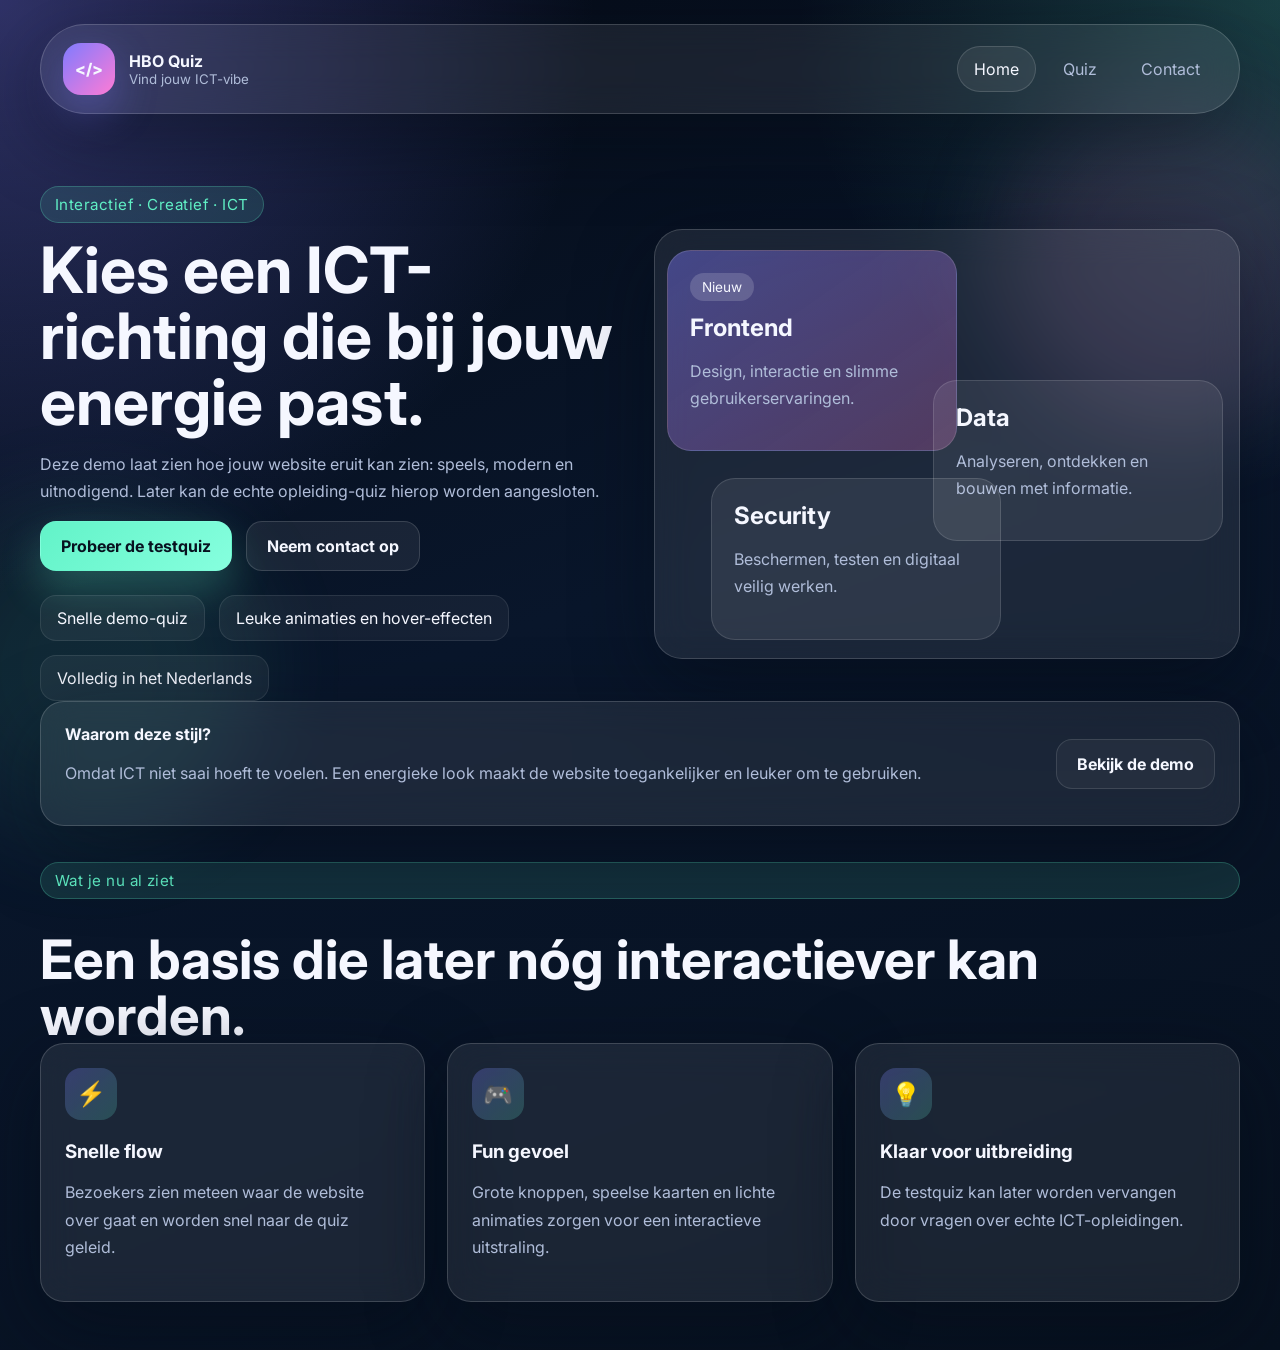
==== index.html @ 226192d7 "Create interactive Dutch quiz demo website" ====
<!DOCTYPE html>
<html lang="nl">
  <head>
    <meta charset="UTF-8" />
    <meta name="viewport" content="width=device-width, initial-scale=1.0" />
    <title>HBO Quiz | Ontdek jouw ICT-match</title>
    <meta
      name="description"
      content="Een speelse demo-website voor een interactieve ICT-quiz met home, quiz en contactpagina."
    />
    <link rel="preconnect" href="https://fonts.googleapis.com" />
    <link rel="preconnect" href="https://fonts.gstatic.com" crossorigin />
    <link
      href="https://fonts.googleapis.com/css2?family=Inter:wght@400;500;600;700;800&display=swap"
      rel="stylesheet"
    />
    <link rel="stylesheet" href="style.css" />
  </head>
  <body data-page="home">
    <div class="page-shell">
      <header class="site-header glass-panel">
        <a class="brand" href="index.html">
          <span class="brand-mark">&lt;/&gt;</span>
          <span>
            <strong>HBO Quiz</strong>
            <small>Vind jouw ICT-vibe</small>
          </span>
        </a>

        <button class="menu-toggle" type="button" aria-label="Open menu">
          <span></span>
          <span></span>
          <span></span>
        </button>

        <nav class="site-nav">
          <a class="active" href="index.html">Home</a>
          <a href="quiz.html">Quiz</a>
          <a href="contact.html">Contact</a>
        </nav>
      </header>

      <main>
        <section class="hero section-grid">
          <div class="hero-copy">
            <span class="eyebrow">Interactief · Creatief · ICT</span>
            <h1>Kies een ICT-richting die bij jouw energie past.</h1>
            <p>
              Deze demo laat zien hoe jouw website eruit kan zien: speels,
              modern en uitnodigend. Later kan de echte opleiding-quiz hierop
              worden aangesloten.
            </p>
            <div class="hero-actions">
              <a class="button button-primary" href="quiz.html">Probeer de testquiz</a>
              <a class="button button-secondary" href="contact.html">Neem contact op</a>
            </div>
            <ul class="hero-points">
              <li>Snelle demo-quiz</li>
              <li>Leuke animaties en hover-effecten</li>
              <li>Volledig in het Nederlands</li>
            </ul>
          </div>

          <div class="hero-visual glass-panel floating-card-stack">
            <div class="floating-card accent-card card-1">
              <span class="chip">Nieuw</span>
              <h2>Frontend</h2>
              <p>Design, interactie en slimme gebruikerservaringen.</p>
            </div>
            <div class="floating-card card-2">
              <h2>Data</h2>
              <p>Analyseren, ontdekken en bouwen met informatie.</p>
            </div>
            <div class="floating-card card-3">
              <h2>Security</h2>
              <p>Beschermen, testen en digitaal veilig werken.</p>
            </div>
          </div>
        </section>

        <section class="info-strip glass-panel">
          <div>
            <strong>Waarom deze stijl?</strong>
            <p>
              Omdat ICT niet saai hoeft te voelen. Een energieke look maakt de
              website toegankelijker en leuker om te gebruiken.
            </p>
          </div>
          <a class="button button-tertiary" href="quiz.html">Bekijk de demo</a>
        </section>

        <section class="section">
          <div class="section-heading">
            <span class="eyebrow">Wat je nu al ziet</span>
            <h2>Een basis die later nóg interactiever kan worden.</h2>
          </div>

          <div class="feature-grid">
            <article class="feature-card glass-panel">
              <div class="feature-icon">⚡</div>
              <h3>Snelle flow</h3>
              <p>
                Bezoekers zien meteen waar de website over gaat en worden snel
                naar de quiz geleid.
              </p>
            </article>
            <article class="feature-card glass-panel">
              <div class="feature-icon">🎮</div>
              <h3>Fun gevoel</h3>
              <p>
                Grote knoppen, speelse kaarten en lichte animaties zorgen voor
                een interactieve uitstraling.
              </p>
            </article>
            <article class="feature-card glass-panel">
              <div class="feature-icon">💡</div>
              <h3>Klaar voor uitbreiding</h3>
              <p>
                De testquiz kan later worden vervangen door vragen over echte
                ICT-opleidingen.
              </p>
            </article>
          </div>
        </section>
      </main>
    </div>

    <script src="script.js"></script>
  </body>
</html>
---- style.css ----
:root {
  --bg: #07111f;
  --bg-secondary: rgba(9, 18, 37, 0.75);
  --panel: rgba(255, 255, 255, 0.08);
  --panel-border: rgba(255, 255, 255, 0.16);
  --text: #f5f7ff;
  --muted: #b0bdd9;
  --accent: #62f3c8;
  --accent-strong: #7f7bff;
  --accent-warm: #ff7bd5;
  --shadow: 0 24px 80px rgba(5, 10, 22, 0.45);
  --radius-xl: 28px;
  --radius-lg: 20px;
  --radius-md: 14px;
}

* {
  box-sizing: border-box;
}

html {
  scroll-behavior: smooth;
}

body {
  margin: 0;
  min-height: 100vh;
  font-family: 'Inter', sans-serif;
  color: var(--text);
  background:
    radial-gradient(circle at top left, rgba(127, 123, 255, 0.35), transparent 32%),
    radial-gradient(circle at top right, rgba(98, 243, 200, 0.2), transparent 26%),
    linear-gradient(160deg, #050b16 0%, #09162b 45%, #07111f 100%);
}

body::before,
body::after {
  content: '';
  position: fixed;
  inset: auto;
  width: 340px;
  height: 340px;
  border-radius: 50%;
  filter: blur(50px);
  opacity: 0.34;
  z-index: -1;
}

body::before {
  top: 90px;
  right: -60px;
  background: rgba(255, 123, 213, 0.35);
}

body::after {
  bottom: 60px;
  left: -80px;
  background: rgba(98, 243, 200, 0.28);
}

.page-shell {
  width: min(1200px, calc(100% - 32px));
  margin: 0 auto;
  padding: 24px 0 48px;
}

.glass-panel {
  background: var(--panel);
  border: 1px solid var(--panel-border);
  backdrop-filter: blur(18px);
  box-shadow: var(--shadow);
}

.site-header {
  display: flex;
  align-items: center;
  justify-content: space-between;
  gap: 24px;
  padding: 18px 22px;
  border-radius: 999px;
  position: sticky;
  top: 16px;
  z-index: 10;
}

.brand {
  display: inline-flex;
  align-items: center;
  gap: 14px;
  color: var(--text);
  text-decoration: none;
}

.brand strong,
.brand small {
  display: block;
}

.brand small {
  color: var(--muted);
}

.brand-mark {
  width: 52px;
  height: 52px;
  display: grid;
  place-items: center;
  border-radius: 18px;
  background: linear-gradient(135deg, var(--accent-strong), var(--accent-warm));
  font-weight: 800;
  box-shadow: 0 16px 40px rgba(127, 123, 255, 0.35);
}

.site-nav {
  display: flex;
  align-items: center;
  gap: 10px;
}

.site-nav a,
.button {
  transition: transform 180ms ease, box-shadow 180ms ease, background 180ms ease, border-color 180ms ease;
}

.site-nav a {
  color: var(--muted);
  text-decoration: none;
  padding: 12px 16px;
  border-radius: 999px;
  border: 1px solid transparent;
}

.site-nav a:hover,
.site-nav a.active {
  color: var(--text);
  border-color: rgba(255, 255, 255, 0.14);
  background: rgba(255, 255, 255, 0.07);
}

.menu-toggle {
  display: none;
  flex-direction: column;
  gap: 4px;
  background: transparent;
  border: 0;
  padding: 0;
}

.menu-toggle span {
  width: 24px;
  height: 2px;
  background: var(--text);
  border-radius: 999px;
}

main {
  padding-top: 36px;
}

.section,
.section-grid {
  margin-top: 36px;
}

.section-grid {
  display: grid;
  grid-template-columns: repeat(2, minmax(0, 1fr));
  gap: 28px;
  align-items: center;
}

.hero-copy h1,
.section-heading h1,
.section-heading h2 {
  margin: 0;
  font-size: clamp(2.3rem, 5vw, 4.7rem);
  line-height: 1.03;
}

.section-heading h2 {
  font-size: clamp(2rem, 4.5vw, 3.4rem);
}

.hero-copy p,
.section-heading p,
.info-strip p,
.feature-card p,
.contact-form label,
.quiz-footer p,
.floating-card p {
  color: var(--muted);
  line-height: 1.7;
}

.eyebrow {
  display: inline-flex;
  margin-bottom: 14px;
  padding: 8px 14px;
  border-radius: 999px;
  background: rgba(98, 243, 200, 0.12);
  color: var(--accent);
  border: 1px solid rgba(98, 243, 200, 0.25);
  font-size: 0.95rem;
  letter-spacing: 0.03em;
}

.hero-actions,
.hero-points,
.contact-highlights {
  display: flex;
  gap: 14px;
  flex-wrap: wrap;
}

.hero-points {
  list-style: none;
  padding: 0;
  margin: 24px 0 0;
}

.hero-points li,
.status-pill,
.mini-card,
.form-note {
  padding: 12px 16px;
  border-radius: 16px;
  background: rgba(255, 255, 255, 0.05);
  border: 1px solid rgba(255, 255, 255, 0.09);
}

.button {
  display: inline-flex;
  align-items: center;
  justify-content: center;
  gap: 10px;
  padding: 14px 20px;
  border-radius: 16px;
  border: 1px solid transparent;
  font-weight: 700;
  text-decoration: none;
  cursor: pointer;
}

.button:hover,
.answer-button:hover,
.feature-card:hover,
.floating-card:hover,
.mini-card:hover,
.quiz-card:hover,
.contact-card:hover {
  transform: translateY(-3px);
}

.button-primary {
  background: linear-gradient(135deg, var(--accent), #86ffde);
  color: #07111f;
  box-shadow: 0 18px 40px rgba(98, 243, 200, 0.24);
}

.button-secondary {
  background: rgba(255, 255, 255, 0.07);
  border-color: rgba(255, 255, 255, 0.14);
  color: var(--text);
}

.button-tertiary {
  color: var(--text);
  border-color: rgba(255, 255, 255, 0.12);
  background: rgba(255, 255, 255, 0.04);
}

.hero-visual,
.quiz-card,
.contact-card {
  border-radius: var(--radius-xl);
  padding: 28px;
}

.floating-card-stack {
  position: relative;
  min-height: 430px;
  overflow: hidden;
}

.floating-card {
  position: absolute;
  width: min(290px, 100%);
  padding: 22px;
  border-radius: 24px;
  background: rgba(255, 255, 255, 0.08);
  border: 1px solid rgba(255, 255, 255, 0.13);
}

.floating-card h2,
.feature-card h3,
.quiz-progress h2 {
  margin: 0 0 10px;
}

.accent-card {
  background: linear-gradient(145deg, rgba(127, 123, 255, 0.42), rgba(255, 123, 213, 0.24));
}

.card-1 {
  top: 20px;
  left: 12px;
}

.card-2 {
  top: 150px;
  right: 16px;
}

.card-3 {
  bottom: 18px;
  left: 56px;
}

.chip {
  display: inline-flex;
  margin-bottom: 12px;
  padding: 6px 12px;
  border-radius: 999px;
  background: rgba(255, 255, 255, 0.16);
  font-size: 0.85rem;
}

.info-strip {
  display: flex;
  align-items: center;
  justify-content: space-between;
  gap: 20px;
  padding: 22px 24px;
  border-radius: 24px;
}

.feature-grid {
  display: grid;
  grid-template-columns: repeat(3, minmax(0, 1fr));
  gap: 22px;
}

.feature-card {
  border-radius: 24px;
  padding: 24px;
}

.feature-icon {
  display: grid;
  place-items: center;
  width: 52px;
  height: 52px;
  border-radius: 16px;
  background: linear-gradient(135deg, rgba(127, 123, 255, 0.28), rgba(98, 243, 200, 0.2));
  font-size: 1.5rem;
  margin-bottom: 20px;
}

.quiz-layout,
.contact-layout {
  align-items: start;
}

.quiz-intro,
.section-heading {
  display: flex;
  flex-direction: column;
  gap: 18px;
}

.quiz-progress {
  display: grid;
  gap: 18px;
}

.quiz-progress-label {
  margin: 0;
  color: var(--accent);
  font-weight: 700;
}

.progress-bar {
  width: 100%;
  height: 14px;
  border-radius: 999px;
  background: rgba(255, 255, 255, 0.08);
  overflow: hidden;
}

.progress-bar span {
  display: block;
  height: 100%;
  width: 33.333%;
  border-radius: inherit;
  background: linear-gradient(90deg, var(--accent), var(--accent-strong));
  transition: width 250ms ease;
}

.answer-grid {
  display: grid;
  grid-template-columns: repeat(3, minmax(0, 1fr));
  gap: 14px;
  margin: 28px 0;
}

.answer-button {
  padding: 18px 16px;
  border-radius: 18px;
  border: 1px solid rgba(255, 255, 255, 0.13);
  background: rgba(255, 255, 255, 0.05);
  color: var(--text);
  font-size: 1rem;
  font-weight: 700;
  cursor: pointer;
  transition: transform 180ms ease, border-color 180ms ease, background 180ms ease;
}

.answer-button.is-selected {
  border-color: rgba(98, 243, 200, 0.7);
  background: rgba(98, 243, 200, 0.14);
  box-shadow: 0 12px 30px rgba(98, 243, 200, 0.16);
}

.quiz-footer {
  display: flex;
  align-items: center;
  justify-content: space-between;
  gap: 16px;
  flex-wrap: wrap;
}

.status-pill {
  display: inline-flex;
  align-items: center;
  gap: 10px;
  width: fit-content;
}

.status-dot {
  width: 10px;
  height: 10px;
  border-radius: 50%;
  background: var(--accent);
  box-shadow: 0 0 0 8px rgba(98, 243, 200, 0.15);
}

.contact-highlights {
  margin-top: 10px;
}

.mini-card {
  display: flex;
  flex-direction: column;
  gap: 8px;
}

.contact-form {
  display: grid;
  gap: 16px;
}

.contact-form label {
  display: grid;
  gap: 10px;
  font-weight: 600;
  color: var(--text);
}

.contact-form input,
.contact-form textarea {
  width: 100%;
  padding: 16px;
  border-radius: 16px;
  border: 1px solid rgba(255, 255, 255, 0.11);
  background: rgba(8, 14, 30, 0.72);
  color: var(--text);
  font: inherit;
}

.contact-form input:focus,
.contact-form textarea:focus {
  outline: 2px solid rgba(98, 243, 200, 0.45);
  border-color: transparent;
}

.form-note {
  margin: 0;
  color: var(--muted);
}

@media (max-width: 920px) {
  .section-grid,
  .feature-grid,
  .answer-grid {
    grid-template-columns: 1fr;
  }

  .floating-card-stack {
    min-height: 520px;
  }

  .info-strip,
  .quiz-footer {
    flex-direction: column;
    align-items: start;
  }
}

@media (max-width: 720px) {
  .page-shell {
    width: min(100% - 20px, 1200px);
  }

  .site-header {
    border-radius: 28px;
    padding: 18px;
    align-items: start;
    flex-wrap: wrap;
  }

  .menu-toggle {
    display: inline-flex;
    margin-left: auto;
  }

  .site-nav {
    display: none;
    width: 100%;
    flex-direction: column;
    align-items: stretch;
    padding-top: 8px;
  }

  .site-header.menu-open .site-nav {
    display: flex;
  }

  .site-nav a {
    text-align: center;
  }

  .hero-visual,
  .quiz-card,
  .contact-card {
    padding: 22px;
  }

  .floating-card {
    position: relative;
    width: 100%;
    inset: auto;
    margin-bottom: 16px;
  }

  .floating-card-stack {
    min-height: 0;
  }
}
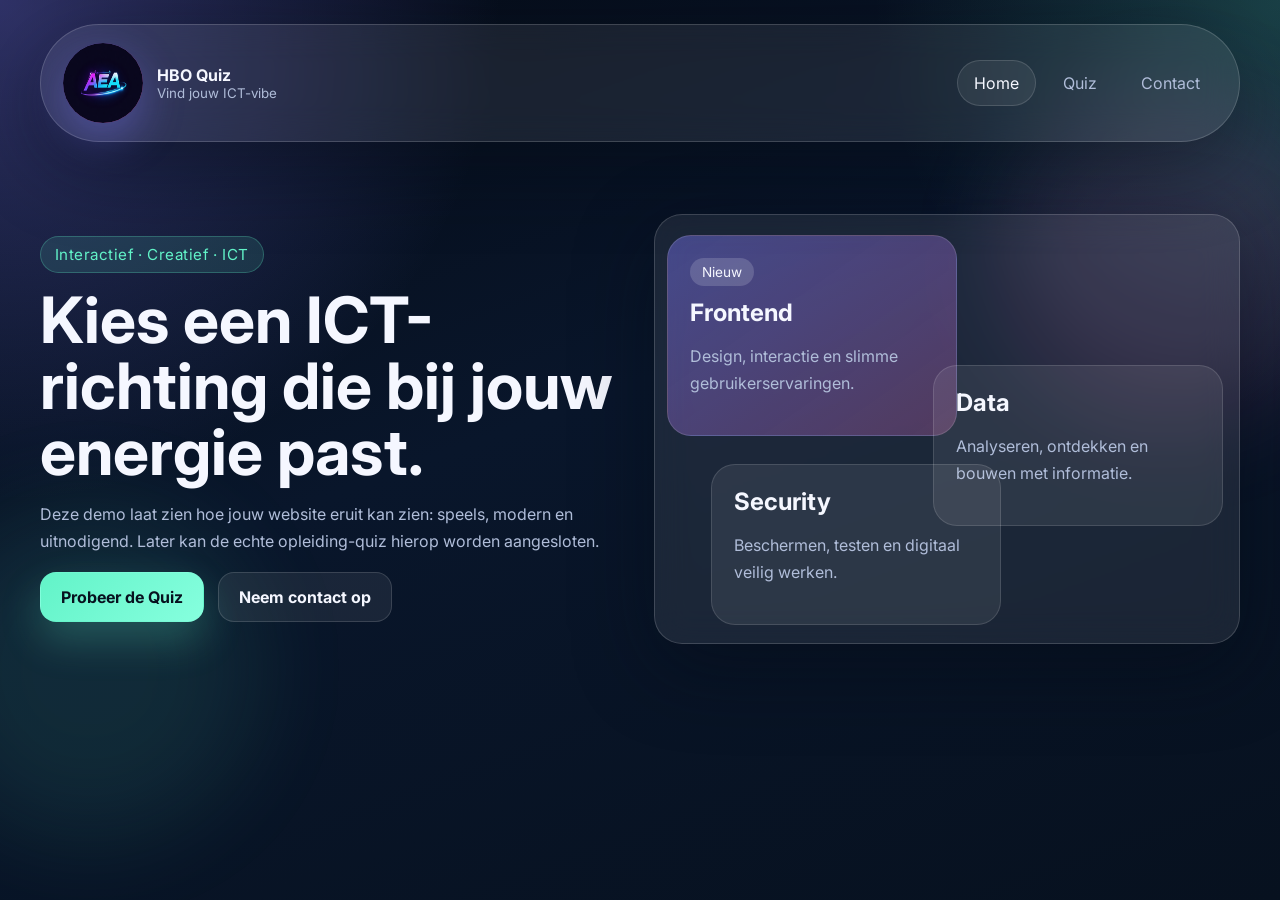
==== commit b7b8ad36: "logo toegevoegd" ====
--- a/index.html
+++ b/index.html
@@ -1,130 +1,83 @@
 <!DOCTYPE html>
 <html lang="nl">
-  <head>
-    <meta charset="UTF-8" />
-    <meta name="viewport" content="width=device-width, initial-scale=1.0" />
-    <title>HBO Quiz | Ontdek jouw ICT-match</title>
-    <meta
-      name="description"
-      content="Een speelse demo-website voor een interactieve ICT-quiz met home, quiz en contactpagina."
-    />
-    <link rel="preconnect" href="https://fonts.googleapis.com" />
-    <link rel="preconnect" href="https://fonts.gstatic.com" crossorigin />
-    <link
-      href="https://fonts.googleapis.com/css2?family=Inter:wght@400;500;600;700;800&display=swap"
-      rel="stylesheet"
-    />
-    <link rel="stylesheet" href="style.css" />
-  </head>
-  <body data-page="home">
-    <div class="page-shell">
-      <header class="site-header glass-panel">
-        <a class="brand" href="index.html">
-          <span class="brand-mark">&lt;/&gt;</span>
-          <span>
-            <strong>HBO Quiz</strong>
-            <small>Vind jouw ICT-vibe</small>
-          </span>
-        </a>
 
-        <button class="menu-toggle" type="button" aria-label="Open menu">
-          <span></span>
-          <span></span>
-          <span></span>
-        </button>
+<head>
+  <meta charset="UTF-8" />
+  <meta name="viewport" content="width=device-width, initial-scale=1.0" />
+  <title>HBO Quiz | Ontdek jouw ICT-match</title>
+  <meta name="description"
+    content="Een speelse demo-website voor een interactieve ICT-quiz met home, quiz en contactpagina." />
+  <link rel="preconnect" href="https://fonts.googleapis.com" />
+  <link rel="preconnect" href="https://fonts.gstatic.com" crossorigin />
+  <link href="https://fonts.googleapis.com/css2?family=Inter:wght@400;500;600;700;800&display=swap" rel="stylesheet" />
+  <link rel="stylesheet" href="style.css" />
+</head>
 
-        <nav class="site-nav">
-          <a class="active" href="index.html">Home</a>
-          <a href="quiz.html">Quiz</a>
-          <a href="contact.html">Contact</a>
-        </nav>
-      </header>
+<body data-page="home">
+  <div class="page-shell">
+    <header class="site-header glass-panel">
+      <a class="brand" href="index.html">
+        
+        <img src="img/logo.png" class="brand-mark" alt="" style="width: 80px; height: 80px; border-radius: 50%;">
+        
 
-      <main>
-        <section class="hero section-grid">
-          <div class="hero-copy">
-            <span class="eyebrow">Interactief · Creatief · ICT</span>
-            <h1>Kies een ICT-richting die bij jouw energie past.</h1>
-            <p>
-              Deze demo laat zien hoe jouw website eruit kan zien: speels,
-              modern en uitnodigend. Later kan de echte opleiding-quiz hierop
-              worden aangesloten.
-            </p>
-            <div class="hero-actions">
-              <a class="button button-primary" href="quiz.html">Probeer de testquiz</a>
-              <a class="button button-secondary" href="contact.html">Neem contact op</a>
-            </div>
-            <ul class="hero-points">
-              <li>Snelle demo-quiz</li>
-              <li>Leuke animaties en hover-effecten</li>
-              <li>Volledig in het Nederlands</li>
-            </ul>
+        <span>
+          <strong>HBO Quiz</strong>
+          <small>Vind jouw ICT-vibe</small>
+        </span>
+      </a>
+
+      <button class="menu-toggle" type="button" aria-label="Open menu">
+        <span></span>
+        <span></span>
+        <span></span>
+      </button>
+
+      <nav class="site-nav">
+        <a class="active" href="index.html">Home</a>
+        <a href="quiz.html">Quiz</a>
+        <a href="contact.html">Contact</a>
+      </nav>
+    </header>
+
+    <main>
+      <section class="hero section-grid">
+        <div class="hero-copy">
+          <span class="eyebrow">Interactief · Creatief · ICT</span>
+          <h1>Kies een ICT-richting die bij jouw energie past.</h1>
+          <p>
+            Deze demo laat zien hoe jouw website eruit kan zien: speels,
+            modern en uitnodigend. Later kan de echte opleiding-quiz hierop
+            worden aangesloten.
+          </p>
+          <div class="hero-actions">
+            <a class="button button-primary" href="quiz.html">Probeer de Quiz</a>
+            <a class="button button-secondary" href="contact.html">Neem contact op</a>
           </div>
+         
+         
+        </div>
 
-          <div class="hero-visual glass-panel floating-card-stack">
-            <div class="floating-card accent-card card-1">
-              <span class="chip">Nieuw</span>
-              <h2>Frontend</h2>
-              <p>Design, interactie en slimme gebruikerservaringen.</p>
-            </div>
-            <div class="floating-card card-2">
-              <h2>Data</h2>
-              <p>Analyseren, ontdekken en bouwen met informatie.</p>
-            </div>
-            <div class="floating-card card-3">
-              <h2>Security</h2>
-              <p>Beschermen, testen en digitaal veilig werken.</p>
-            </div>
+        <div class="hero-visual glass-panel floating-card-stack">
+          <div class="floating-card accent-card card-1">
+            <span class="chip">Nieuw</span>
+            <h2>Frontend</h2>
+            <p>Design, interactie en slimme gebruikerservaringen.</p>
           </div>
-        </section>
+          <div class="floating-card card-2">
+            <h2>Data</h2>
+            <p>Analyseren, ontdekken en bouwen met informatie.</p>
+          </div>
+          <div class="floating-card card-3">
+            <h2>Security</h2>
+            <p>Beschermen, testen en digitaal veilig werken.</p>
+          </div>
+        </div>
+      </section>
 
-        <section class="info-strip glass-panel">
-          <div>
-            <strong>Waarom deze stijl?</strong>
-            <p>
-              Omdat ICT niet saai hoeft te voelen. Een energieke look maakt de
-              website toegankelijker en leuker om te gebruiken.
-            </p>
-          </div>
-          <a class="button button-tertiary" href="quiz.html">Bekijk de demo</a>
-        </section>
 
-        <section class="section">
-          <div class="section-heading">
-            <span class="eyebrow">Wat je nu al ziet</span>
-            <h2>Een basis die later nóg interactiever kan worden.</h2>
-          </div>
 
-          <div class="feature-grid">
-            <article class="feature-card glass-panel">
-              <div class="feature-icon">⚡</div>
-              <h3>Snelle flow</h3>
-              <p>
-                Bezoekers zien meteen waar de website over gaat en worden snel
-                naar de quiz geleid.
-              </p>
-            </article>
-            <article class="feature-card glass-panel">
-              <div class="feature-icon">🎮</div>
-              <h3>Fun gevoel</h3>
-              <p>
-                Grote knoppen, speelse kaarten en lichte animaties zorgen voor
-                een interactieve uitstraling.
-              </p>
-            </article>
-            <article class="feature-card glass-panel">
-              <div class="feature-icon">💡</div>
-              <h3>Klaar voor uitbreiding</h3>
-              <p>
-                De testquiz kan later worden vervangen door vragen over echte
-                ICT-opleidingen.
-              </p>
-            </article>
-          </div>
-        </section>
-      </main>
-    </div>
+  <script src="script.js"></script>
+</body>
 
-    <script src="script.js"></script>
-  </body>
-</html>
+</html>
--- a/style.css
+++ b/style.css
@@ -83,6 +83,7 @@
   z-index: 10;
 }
 
+
 .brand {
   display: inline-flex;
   align-items: center;
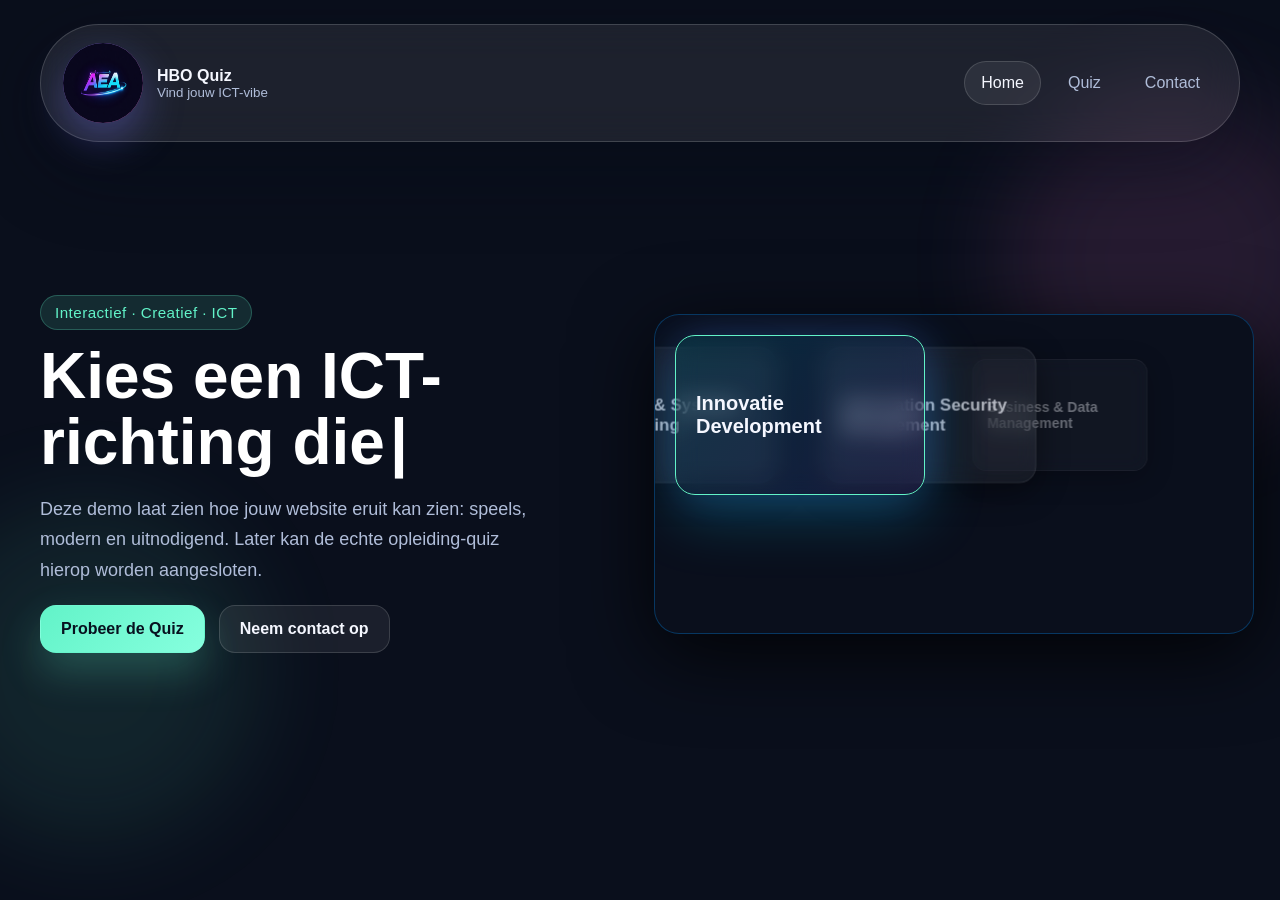
==== commit b1bf5036: "home page interactieve maken" ====
--- a/index.html
+++ b/index.html
@@ -17,9 +17,9 @@
   <div class="page-shell">
     <header class="site-header glass-panel">
       <a class="brand" href="index.html">
-        
+
         <img src="img/logo.png" class="brand-mark" alt="" style="width: 80px; height: 80px; border-radius: 50%;">
-        
+
 
         <span>
           <strong>HBO Quiz</strong>
@@ -43,41 +43,63 @@
     <main>
       <section class="hero section-grid">
         <div class="hero-copy">
-          <span class="eyebrow">Interactief · Creatief · ICT</span>
-          <h1>Kies een ICT-richting die bij jouw energie past.</h1>
-          <p>
+          <span class="eyebrow reveal">Interactief · Creatief · ICT</span>
+
+          <h1 class="title interactive-text">
+            <span>Kies</span>
+            <span>een</span>
+            <span class="highlight">ICT-richting</span>
+            <span>die</span>
+            <span>bij</span>
+            <span>jouw</span>
+            <span>energie</span>
+            <span>past.</span>
+          </h1>
+
+          <p class="reveal delay">
             Deze demo laat zien hoe jouw website eruit kan zien: speels,
             modern en uitnodigend. Later kan de echte opleiding-quiz hierop
             worden aangesloten.
           </p>
-          <div class="hero-actions">
-            <a class="button button-primary" href="quiz.html">Probeer de Quiz</a>
-            <a class="button button-secondary" href="contact.html">Neem contact op</a>
+
+          <div class="hero-actions reveal delay-2">
+            <a class="button button-primary">Probeer de Quiz</a>
+            <a class="button button-secondary">Neem contact op</a>
           </div>
-         
-         
         </div>
 
-        <div class="hero-visual glass-panel floating-card-stack">
-          <div class="floating-card accent-card card-1">
-            <span class="chip">Nieuw</span>
-            <h2>Frontend</h2>
-            <p>Design, interactie en slimme gebruikerservaringen.</p>
-          </div>
-          <div class="floating-card card-2">
-            <h2>Data</h2>
-            <p>Analyseren, ontdekken en bouwen met informatie.</p>
-          </div>
-          <div class="floating-card card-3">
-            <h2>Security</h2>
-            <p>Beschermen, testen en digitaal veilig werken.</p>
-          </div>
-        </div>
+   <div class="hero-box">
+  <div class="card-stack">
+
+    <div class="card active">
+      <span class="chip">Nieuw</span>
+      <h2>Software Engineering</h2>
+    </div>
+
+    <div class="card">
+      <h2>Network & Systems Engineering</h2>
+    </div>
+
+    <div class="card">
+      <h2>Innovatie Development</h2>
+    </div>
+
+    <div class="card">
+      <h2>Information Security Management</h2>
+    </div>
+
+    <div class="card">
+      <h2>Business & Data Management</h2>
+    </div>
+
+  </div>
+</div>
+
       </section>
 
 
 
-  <script src="script.js"></script>
+      <script src="script.js"></script>
 </body>
 
 </html>
--- a/style.css
+++ b/style.css
@@ -12,6 +12,7 @@
   --radius-xl: 28px;
   --radius-lg: 20px;
   --radius-md: 14px;
+  
 }
 
 * {
@@ -192,6 +193,169 @@
   color: var(--muted);
   line-height: 1.7;
 }
+.hero-copy {
+  max-width: 600px;
+  color: white;
+}
+
+/* EYEBROW GROTER */
+.eyebrow {
+  font-size: 16px;
+  letter-spacing: 3px;
+  color: #00bfff;
+}
+
+/* TITEL GROTER + INTERACTIEF */
+.title {
+  font-size: 52px;
+  margin: 20px 0;
+  line-height: 1.2;
+  transition: 0.3s;
+}
+
+/* HOVER EFFECT OP TITEL */
+.title:hover {
+  transform: translateY(-5px) scale(1.02);
+  text-shadow: 0 10px 40px rgba(0,150,255,0.4);
+}
+
+/* HIGHLIGHT */
+.highlight {
+  color: #00bfff;
+  position: relative;
+}
+
+/* PARAGRAAF GROTER */
+p {
+  font-size: 18px;
+  color: #cbd5e1;
+  line-height: 1.7;
+}
+
+/* BUTTONS */
+.button {
+  padding: 14px 24px;
+  font-size: 16px;
+  border-radius: 14px;
+  transition: 0.3s;
+}
+
+.hero-copy {
+  max-width: 500px;
+  color: white;
+}
+
+/* EYEBROW */
+.eyebrow {
+  font-size: 14px;
+  letter-spacing: 2px;
+  color: #00bfff;
+}
+
+/* TITEL */
+.title {
+  font-size: 42px;
+  margin: 15px 0;
+  line-height: 1.2;
+}
+
+/* HIGHLIGHT EFFECT */
+.highlight {
+  color: #00bfff;
+  position: relative;
+}
+
+.highlight::after {
+  content: "";
+  position: absolute;
+  left: 0;
+  bottom: -5px;
+  width: 100%;
+  height: 3px;
+  background: linear-gradient(90deg, #0096ff, transparent);
+  transform: scaleX(0);
+  transition: 0.4s;
+}
+
+.title:hover .highlight::after {
+  transform: scaleX(1);
+}
+
+/* PARAGRAAF */
+p {
+  color: #cbd5e1;
+  line-height: 1.6;
+}
+
+/* BUTTONS */
+.hero-actions {
+  margin-top: 20px;
+  display: flex;
+  gap: 15px;
+}
+
+.button {
+  padding: 12px 20px;
+  border-radius: 12px;
+  text-decoration: none;
+  transition: 0.3s;
+  font-weight: 500;
+}
+
+/* PRIMARY */
+.button-primary {
+  background: linear-gradient(135deg, #007bff, #00c6ff);
+  color: white;
+  box-shadow: 0 10px 30px rgba(0, 140, 255, 0.4);
+}
+
+.button-primary:hover {
+  transform: translateY(-3px) scale(1.05);
+}
+
+/* SECONDARY */
+.button-secondary {
+  border: 1px solid rgba(0, 150, 255, 0.5);
+  color: #00bfff;
+}
+
+.button-secondary:hover {
+  background: rgba(0,150,255,0.1);
+  transform: translateY(-3px);
+}
+
+/* REVEAL ANIMATIE */
+.reveal {
+  opacity: 0;
+  transform: translateY(20px);
+  animation: fadeUp 0.8s ease forwards;
+}
+
+.delay {
+  animation-delay: 0.3s;
+}
+
+.delay-2 {
+  animation-delay: 0.6s;
+}
+
+@keyframes fadeUp {
+  to {
+    opacity: 1;
+    transform: translateY(0);
+  }
+}
+
+.title::after {
+  content: "|";
+  margin-left: 5px;
+  animation: blink 1s infinite;
+}
+
+@keyframes blink {
+  0%, 50%, 100% { opacity: 1; }
+  25%, 75% { opacity: 0; }
+}
 
 .eyebrow {
   display: inline-flex;
@@ -557,3 +721,240 @@
     min-height: 0;
   }
 }
+
+body {
+  background: #0a0f1c;
+  font-family: 'Segoe UI', sans-serif;
+}
+
+.hero-visual {
+  display: flex;
+  justify-content: center;
+  align-items: center;
+  height: 100vh;
+}
+
+/* STACK */
+.card-stack {
+  position: relative;
+  width: 320px;
+  height: 200px;
+}
+
+/* CARD BASE */
+.card {
+  position: absolute;
+  width: 100%;
+  height: 100%;
+  padding: 20px;
+  border-radius: 20px;
+  cursor: pointer;
+
+  color: white;
+  background: rgba(15, 25, 50, 0.6);
+  backdrop-filter: blur(12px);
+
+  border: 1px solid rgba(0, 150, 255, 0.3);
+  box-shadow: 0 10px 40px rgba(0, 0, 0, 0.6);
+
+  transition: all 0.5s ease;
+}
+
+/* OVERLAY GLOW */
+.card::before {
+  content: "";
+  position: absolute;
+  inset: 0;
+  border-radius: 20px;
+  background: linear-gradient(120deg, transparent, rgba(0,150,255,0.2));
+  opacity: 0;
+  transition: 0.4s;
+}
+
+.card:hover::before {
+  opacity: 1;
+}
+
+/* STACK POSITIES */
+.card:nth-child(1) { transform: translateY(0) scale(1); z-index: 5; }
+.card:nth-child(2) { transform: translateY(10px) scale(0.95); z-index: 4; }
+.card:nth-child(3) { transform: translateY(20px) scale(0.9); z-index: 3; }
+.card:nth-child(4) { transform: translateY(30px) scale(0.85); z-index: 2; }
+.card:nth-child(5) { transform: translateY(40px) scale(0.8); z-index: 1; }
+
+/* GROTE BOX */
+.hero-box {
+  width: 380px;
+  height: 260px;
+  margin: 100px auto;
+  padding: 20px;
+
+  border-radius: 25px;
+
+  background: rgba(10, 15, 30, 0.9);
+  border: 1px solid rgba(0, 150, 255, 0.3);
+
+  box-shadow: 0 20px 80px rgba(0, 0, 0, 0.8);
+
+  position: relative;
+  overflow: hidden;
+}
+
+/* STACK */
+.card-stack {
+  position: relative;
+  width: 100%;
+  height: 100%;
+}
+
+/* CARD */
+.card {
+  position: absolute;
+  width: 100%;
+  height: 100%;
+  padding: 20px;
+
+  border-radius: 20px;
+  cursor: pointer;
+
+  color: white;
+  background: rgba(20, 30, 60, 0.6);
+  backdrop-filter: blur(10px);
+
+  border: 1px solid rgba(0, 150, 255, 0.2);
+
+  transition: all 0.5s ease;
+}
+
+/* STACK EFFECT (zichtbaar achter elkaar) */
+.card:nth-child(1) {
+  transform: translateY(0) scale(1);
+  opacity: 1;
+  z-index: 5;
+}
+.card:nth-child(2) {
+  transform: translateY(12px) scale(0.96);
+  opacity: 0.9;
+  z-index: 4;
+}
+.card:nth-child(3) {
+  transform: translateY(24px) scale(0.92);
+  opacity: 0.8;
+  z-index: 3;
+}
+.card:nth-child(4) {
+  transform: translateY(36px) scale(0.88);
+  opacity: 0.7;
+  z-index: 2;
+}
+.card:nth-child(5) {
+  transform: translateY(48px) scale(0.84);
+  opacity: 0.6;
+  z-index: 1;
+}
+
+/* ACTIVE */
+.card.active {
+  border: 1px solid rgba(0, 200, 255, 0.8);
+  box-shadow: 0 15px 50px rgba(0, 100, 255, 0.4);
+}
+
+/* CHIP */
+.chip {
+  background: #0096ff;
+  padding: 5px 10px;
+  border-radius: 10px;
+  font-size: 12px;
+}
+
+/* TEXT */
+h2 {
+  margin-top: 10px;
+}
+
+/* GROTE BOX */
+.hero-box {
+  width: 600px;
+  height: 320px;
+  margin: 100px auto;
+  position: relative;
+
+  background: #0a0f1c;
+  border-radius: 25px;
+  overflow: hidden;
+
+  display: flex;
+  justify-content: center;
+  align-items: center;
+}
+
+/* STACK */
+.card-stack {
+  position: relative;
+  width: 100%;
+  height: 100%;
+}
+
+/* CARD BASIS */
+.card {
+  position: absolute;
+
+  width: 250px;
+  height: 160px;
+  padding: 20px;
+
+  border-radius: var(--radius-lg);
+
+  background: var(--panel);
+  backdrop-filter: blur(12px);
+
+  border: 1px solid var(--panel-border);
+
+  color: var(--text);
+
+  display: flex;
+  flex-direction: column;
+  justify-content: center;
+
+  transition: all 0.6s ease;
+}
+
+/* ACTIEVE CARD */
+.card.pos-2 {
+  background: linear-gradient(
+    135deg,
+    rgba(0, 212, 255, 0.15),
+    rgba(108, 99, 255, 0.15)
+  );
+
+  border: 1px solid var(--accent);
+
+  box-shadow:
+    0 20px 60px rgba(0, 212, 255, 0.25),
+    0 0 40px rgba(108, 99, 255, 0.2);
+}
+
+/* POSITIES (CIRKEL LOOK) */
+.card.pos-0 { transform: translateX(-260px) scale(0.7); opacity: 0.4; }
+.card.pos-1 { transform: translateX(-130px) scale(0.85); opacity: 0.7; }
+.card.pos-2 { transform: translateX(0px) scale(1); opacity: 1; z-index: 5; }
+.card.pos-3 { transform: translateX(130px) scale(0.85); opacity: 0.7; }
+.card.pos-4 { transform: translateX(260px) scale(0.7); opacity: 0.4; }
+/* ACTIVE (middelste) */
+h2 {
+  font-size: 20px;
+  margin: 0;
+}
+
+.chip {
+  align-self: flex-start;
+
+  background: linear-gradient(135deg, var(--accent), var(--accent-warm));
+  color: #000;
+
+  padding: 4px 10px;
+  border-radius: 10px;
+
+  font-size: 12px;
+  margin-bottom: 10px;
+}
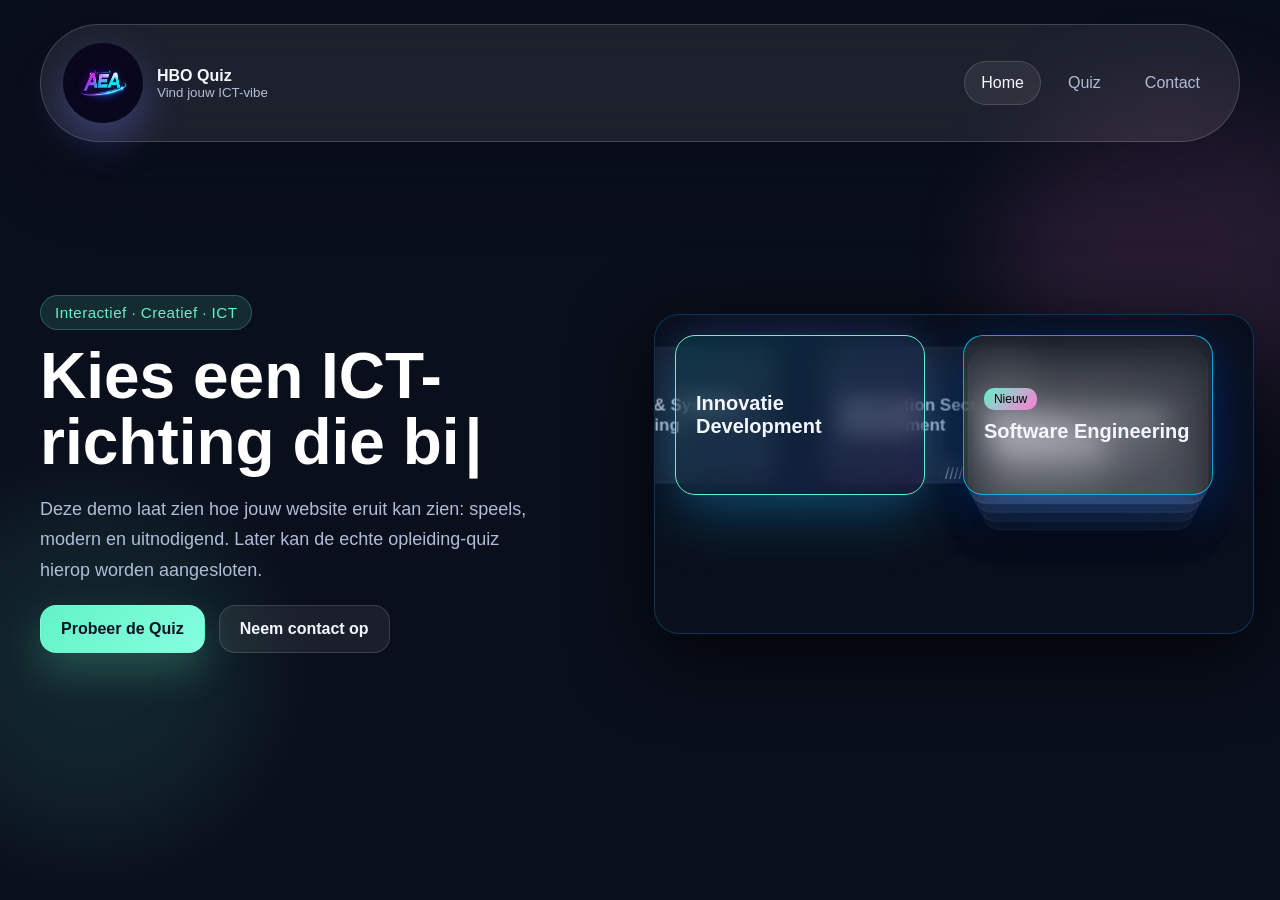
==== commit 3eb65321: "testen" ====
--- a/index.html
+++ b/index.html
@@ -93,6 +93,30 @@
     </div>
 
   </div>
+  ////  <div class="card-stack">
+
+    <div class="card active">
+      <span class="chip">Nieuw</span>
+      <h2>Software Engineering</h2>
+    </div>
+
+    <div class="card">
+      <h2>Network & Systems Engineering</h2>
+    </div>
+
+    <div class="card">
+      <h2>Innovatie Development</h2>
+    </div>
+
+    <div class="card">
+      <h2>Information Security Management</h2>
+    </div>
+
+    <div class="card">
+      <h2>Business & Data Management</h2>
+    </div>
+
+  </div>
 </div>
 
       </section>
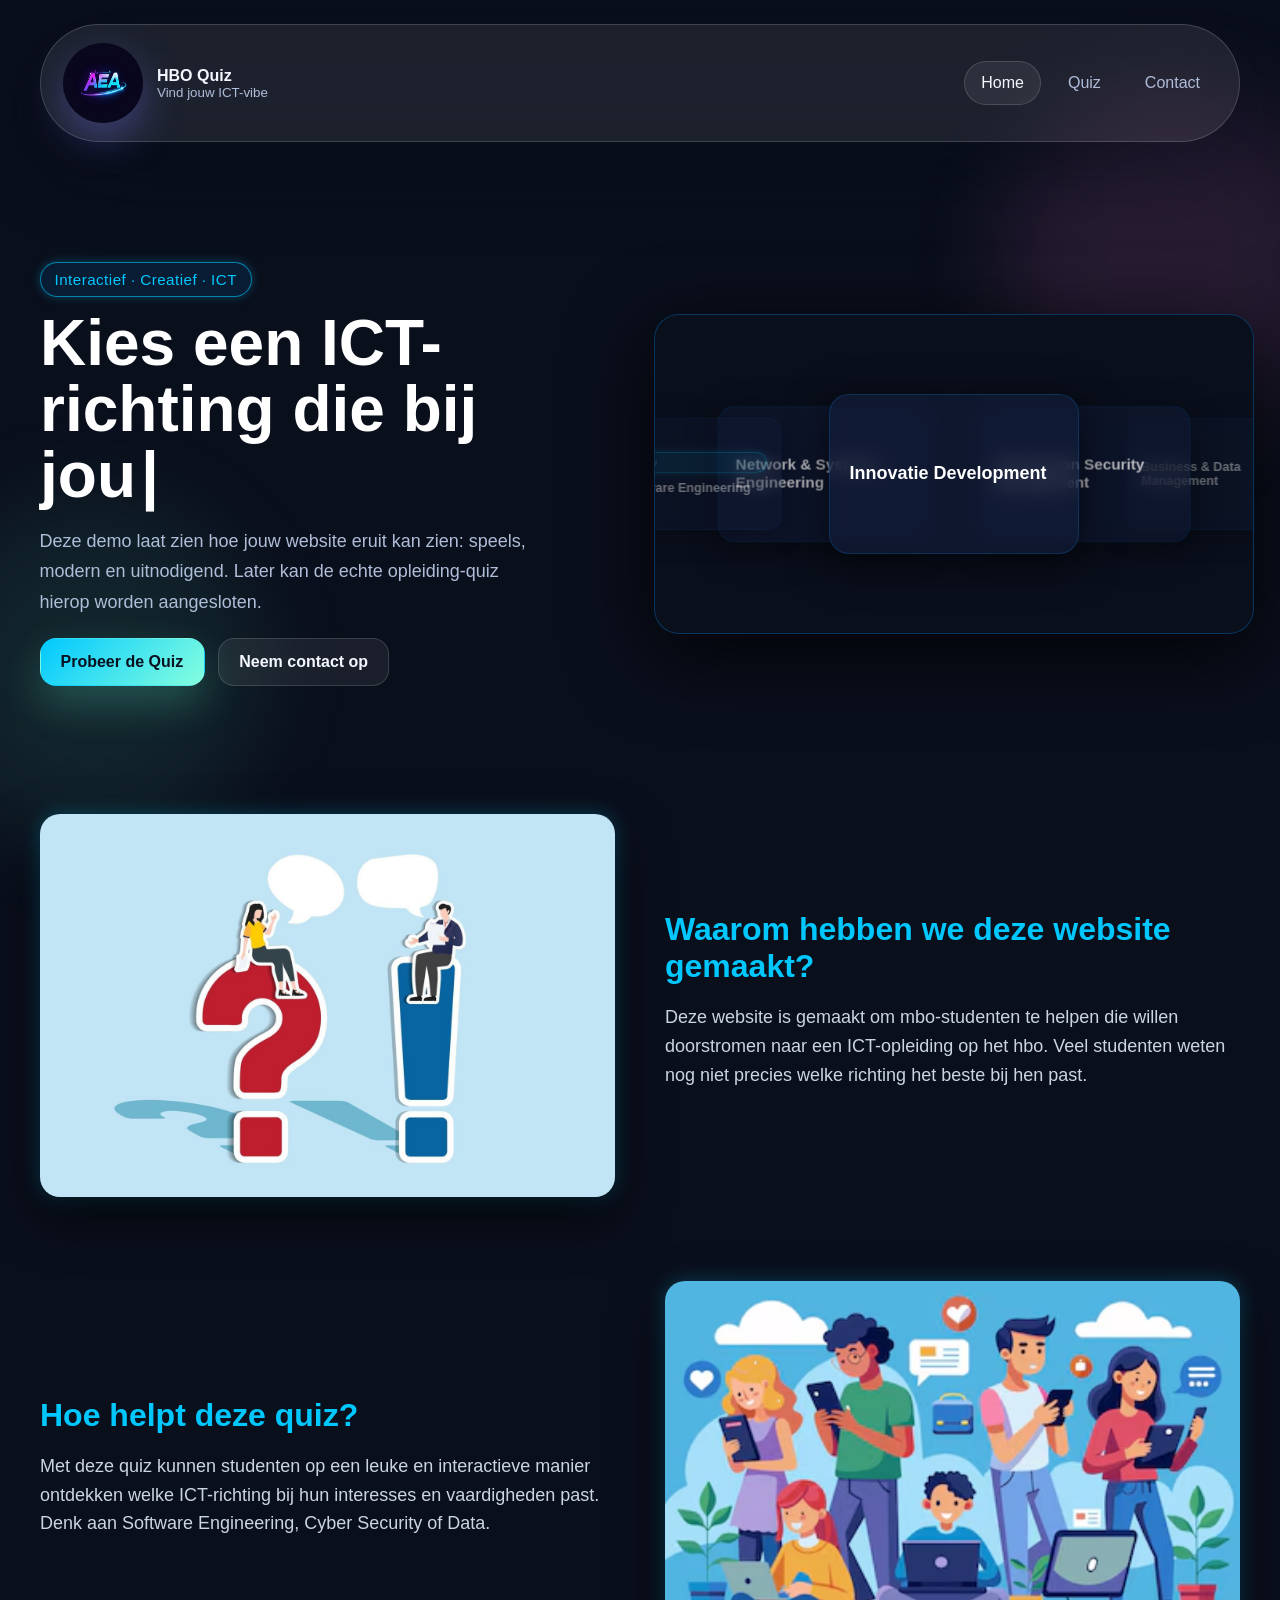
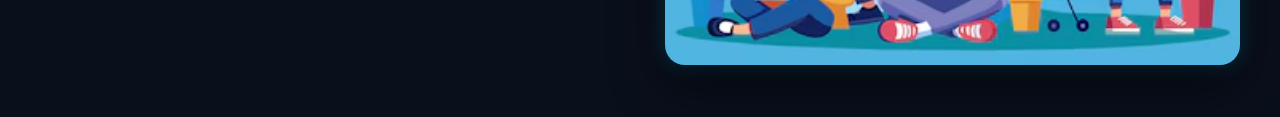
==== commit b5af051a: "home pagina is af" ====
--- a/index.html
+++ b/index.html
@@ -68,59 +68,74 @@
           </div>
         </div>
 
-   <div class="hero-box">
-  <div class="card-stack">
+        <div class="hero-box">
+          <div class="card-stack">
 
-    <div class="card active">
-      <span class="chip">Nieuw</span>
-      <h2>Software Engineering</h2>
-    </div>
+            <div class="card pos-2">
+              <span class="chip1">Nieuw</span>
+              <h2>Software Engineering</h2>
+            </div>
 
-    <div class="card">
-      <h2>Network & Systems Engineering</h2>
-    </div>
+            <div class="card pos-1">
+              <h2>Network & Systems Engineering</h2>
+            </div>
 
-    <div class="card">
-      <h2>Innovatie Development</h2>
-    </div>
+            <div class="card pos-0">
+              <h2>Innovatie Development</h2>
+            </div>
 
-    <div class="card">
-      <h2>Information Security Management</h2>
-    </div>
+            <div class="card pos-3">
+              <h2>Information Security Management</h2>
+            </div>
 
-    <div class="card">
-      <h2>Business & Data Management</h2>
-    </div>
+            <div class="card pos-4">
+              <h2>Business & Data Management</h2>
+            </div>
 
-  </div>
-  ////  <div class="card-stack">
+          </div>
+        </div>
 
-    <div class="card active">
-      <span class="chip">Nieuw</span>
-      <h2>Software Engineering</h2>
-    </div>
-
-    <div class="card">
-      <h2>Network & Systems Engineering</h2>
-    </div>
-
-    <div class="card">
-      <h2>Innovatie Development</h2>
-    </div>
-
-    <div class="card">
-      <h2>Information Security Management</h2>
-    </div>
-
-    <div class="card">
-      <h2>Business & Data Management</h2>
-    </div>
-
-  </div>
-</div>
 
       </section>
 
+      <!-- SECTION 1 -->
+      <section class="about section-grid">
+
+        <div class="about-image">
+          <img src="img/ict.jpg" alt="ICT studenten">
+        </div>
+
+        <div class="about-content">
+          <h2>Waarom hebben we deze website gemaakt?</h2>
+
+          <p>
+            Deze website is gemaakt om mbo-studenten te helpen die willen doorstromen
+            naar een ICT-opleiding op het hbo. Veel studenten weten nog niet precies
+            welke richting het beste bij hen past.
+          </p>
+        </div>
+
+      </section>
+
+      <!-- SECTION 2 -->
+      <section class="about section-grid reverse">
+
+        <div class="about-image">
+          <img src="img/ict2.jpg" alt="ICT richting kiezen">
+        </div>
+
+        <div class="about-content">
+          <h2>Hoe helpt deze quiz?</h2>
+
+          <p>
+            Met deze quiz kunnen studenten op een leuke en interactieve manier
+            ontdekken welke ICT-richting bij hun interesses en vaardigheden past.
+            Denk aan Software Engineering, Cyber Security of Data.
+          </p>
+
+        </div>
+
+      </section>
 
 
       <script src="script.js"></script>
--- a/style.css
+++ b/style.css
@@ -5,14 +5,14 @@
   --panel-border: rgba(255, 255, 255, 0.16);
   --text: #f5f7ff;
   --muted: #b0bdd9;
-  --accent: #62f3c8;
+  --accent: #00c8ff;
   --accent-strong: #7f7bff;
   --accent-warm: #ff7bd5;
   --shadow: 0 24px 80px rgba(5, 10, 22, 0.45);
   --radius-xl: 28px;
   --radius-lg: 20px;
   --radius-md: 14px;
-  
+
 }
 
 * {
@@ -193,6 +193,7 @@
   color: var(--muted);
   line-height: 1.7;
 }
+
 .hero-copy {
   max-width: 600px;
   color: white;
@@ -200,9 +201,16 @@
 
 /* EYEBROW GROTER */
 .eyebrow {
-  font-size: 16px;
-  letter-spacing: 3px;
-  color: #00bfff;
+  display: inline-flex;
+  margin-bottom: 14px;
+  padding: 8px 14px;
+  border-radius: 999px;
+  background: rgba(0, 150, 255, 0.1);
+  color: #00c8ff;
+  border: 1px solid rgba(0, 200, 255, 0.6);
+  font-size: 0.95rem;
+  letter-spacing: 0.03em;
+  box-shadow: 0 0 10px rgba(0, 200, 255, 0.3);
 }
 
 /* TITEL GROTER + INTERACTIEF */
@@ -216,19 +224,19 @@
 /* HOVER EFFECT OP TITEL */
 .title:hover {
   transform: translateY(-5px) scale(1.02);
-  text-shadow: 0 10px 40px rgba(0,150,255,0.4);
+  text-shadow: 0 10px 40px rgba(0, 150, 255, 0.4);
 }
 
 /* HIGHLIGHT */
 .highlight {
-  color: #00bfff;
+  color: #00c8ff;
   position: relative;
 }
 
 /* PARAGRAAF GROTER */
 p {
   font-size: 18px;
-  color: #cbd5e1;
+  color: #bcdcff;
   line-height: 1.7;
 }
 
@@ -247,9 +255,16 @@
 
 /* EYEBROW */
 .eyebrow {
-  font-size: 14px;
-  letter-spacing: 2px;
-  color: #00bfff;
+  display: inline-flex;
+  margin-bottom: 14px;
+  padding: 8px 14px;
+  border-radius: 999px;
+  background: rgba(0, 150, 255, 0.1);
+  color: #00c8ff;
+  border: 1px solid rgba(0, 200, 255, 0.6);
+  font-size: 0.95rem;
+  letter-spacing: 0.03em;
+  box-shadow: 0 0 10px rgba(0, 200, 255, 0.3);
 }
 
 /* TITEL */
@@ -257,11 +272,12 @@
   font-size: 42px;
   margin: 15px 0;
   line-height: 1.2;
+
 }
 
 /* HIGHLIGHT EFFECT */
 .highlight {
-  color: #00bfff;
+  color: #00c8ff;
   position: relative;
 }
 
@@ -272,7 +288,7 @@
   bottom: -5px;
   width: 100%;
   height: 3px;
-  background: linear-gradient(90deg, #0096ff, transparent);
+  background: linear-gradient(90deg, #00c8ff, transparent);
   transform: scaleX(0);
   transition: 0.4s;
 }
@@ -283,7 +299,7 @@
 
 /* PARAGRAAF */
 p {
-  color: #cbd5e1;
+  color: #bcdcff;
   line-height: 1.6;
 }
 
@@ -304,9 +320,9 @@
 
 /* PRIMARY */
 .button-primary {
-  background: linear-gradient(135deg, #007bff, #00c6ff);
-  color: white;
-  box-shadow: 0 10px 30px rgba(0, 140, 255, 0.4);
+  background: linear-gradient(135deg, #00c8ff, #0096ff);
+  color: #07111f;
+  box-shadow: 0 10px 30px rgba(0, 200, 255, 0.4);
 }
 
 .button-primary:hover {
@@ -315,13 +331,14 @@
 
 /* SECONDARY */
 .button-secondary {
-  border: 1px solid rgba(0, 150, 255, 0.5);
-  color: #00bfff;
+  border: 1px solid rgba(0, 200, 255, 0.6);
+  color: #00c8ff;
 }
 
 .button-secondary:hover {
-  background: rgba(0,150,255,0.1);
-  transform: translateY(-3px);
+  box-shadow:
+    0 15px 40px rgba(0, 200, 255, 0.6),
+    0 0 15px rgba(0, 200, 255, 0.4);
 }
 
 /* REVEAL ANIMATIE */
@@ -353,8 +370,17 @@
 }
 
 @keyframes blink {
-  0%, 50%, 100% { opacity: 1; }
-  25%, 75% { opacity: 0; }
+
+  0%,
+  50%,
+  100% {
+    opacity: 1;
+  }
+
+  25%,
+  75% {
+    opacity: 0;
+  }
 }
 
 .eyebrow {
@@ -362,12 +388,14 @@
   margin-bottom: 14px;
   padding: 8px 14px;
   border-radius: 999px;
-  background: rgba(98, 243, 200, 0.12);
-  color: var(--accent);
-  border: 1px solid rgba(98, 243, 200, 0.25);
+  background: rgba(0, 150, 255, 0.1);
+  color: #00c8ff;
+  border: 1px solid rgba(0, 200, 255, 0.6);
   font-size: 0.95rem;
   letter-spacing: 0.03em;
-}
+  box-shadow: 0 0 10px rgba(0, 200, 255, 0.3);
+}
+
 
 .hero-actions,
 .hero-points,
@@ -481,14 +509,33 @@
   left: 56px;
 }
 
-.chip {
+.chip1 {
   display: inline-flex;
   margin-bottom: 12px;
   padding: 6px 12px;
   border-radius: 999px;
-  background: rgba(255, 255, 255, 0.16);
+
+  background: rgba(0, 200, 255, 0.18); /* lichter */
+  color: #6feaff; /* zachter + helderder */
+
+  border: 1px solid rgba(0, 200, 255, 0.8);
+
   font-size: 0.85rem;
-}
+
+  box-shadow: 0 0 12px rgba(0, 200, 255, 0.4);
+}
+
+/* HOVER */
+.chip1:hover {
+  background: rgba(0, 200, 255, 0.25);
+
+  box-shadow:
+    0 12px 30px rgba(0, 200, 255, 0.7),
+    0 0 18px rgba(0, 200, 255, 0.6);
+}
+
+
+
 
 .info-strip {
   display: flex;
@@ -654,6 +701,7 @@
 }
 
 @media (max-width: 920px) {
+
   .section-grid,
   .feature-grid,
   .answer-grid {
@@ -766,7 +814,7 @@
   position: absolute;
   inset: 0;
   border-radius: 20px;
-  background: linear-gradient(120deg, transparent, rgba(0,150,255,0.2));
+  background: linear-gradient(120deg, transparent, rgba(0, 150, 255, 0.2));
   opacity: 0;
   transition: 0.4s;
 }
@@ -776,11 +824,30 @@
 }
 
 /* STACK POSITIES */
-.card:nth-child(1) { transform: translateY(0) scale(1); z-index: 5; }
-.card:nth-child(2) { transform: translateY(10px) scale(0.95); z-index: 4; }
-.card:nth-child(3) { transform: translateY(20px) scale(0.9); z-index: 3; }
-.card:nth-child(4) { transform: translateY(30px) scale(0.85); z-index: 2; }
-.card:nth-child(5) { transform: translateY(40px) scale(0.8); z-index: 1; }
+.card:nth-child(1) {
+  transform: translateY(0) scale(1);
+  z-index: 5;
+}
+
+.card:nth-child(2) {
+  transform: translateY(10px) scale(0.95);
+  z-index: 4;
+}
+
+.card:nth-child(3) {
+  transform: translateY(20px) scale(0.9);
+  z-index: 3;
+}
+
+.card:nth-child(4) {
+  transform: translateY(30px) scale(0.85);
+  z-index: 2;
+}
+
+.card:nth-child(5) {
+  transform: translateY(40px) scale(0.8);
+  z-index: 1;
+}
 
 /* GROTE BOX */
 .hero-box {
@@ -832,21 +899,25 @@
   opacity: 1;
   z-index: 5;
 }
+
 .card:nth-child(2) {
   transform: translateY(12px) scale(0.96);
   opacity: 0.9;
   z-index: 4;
 }
+
 .card:nth-child(3) {
   transform: translateY(24px) scale(0.92);
   opacity: 0.8;
   z-index: 3;
 }
+
 .card:nth-child(4) {
   transform: translateY(36px) scale(0.88);
   opacity: 0.7;
   z-index: 2;
 }
+
 .card:nth-child(5) {
   transform: translateY(48px) scale(0.84);
   opacity: 0.6;
@@ -861,7 +932,7 @@
 
 /* CHIP */
 .chip {
-  background: #0096ff;
+  background: var(--muted);
   padding: 5px 10px;
   border-radius: 10px;
   font-size: 12px;
@@ -877,40 +948,41 @@
   width: 600px;
   height: 320px;
   margin: 100px auto;
-  position: relative;
 
   background: #0a0f1c;
   border-radius: 25px;
-  overflow: hidden;
 
   display: flex;
   justify-content: center;
   align-items: center;
+
+  position: relative;
+  overflow: hidden;
 }
 
 /* STACK */
 .card-stack {
   position: relative;
-  width: 100%;
-  height: 100%;
-}
-
-/* CARD BASIS */
+  width: 250px;
+  height: 160px;
+}
+
+/* CARD */
 .card {
   position: absolute;
 
   width: 250px;
   height: 160px;
+
+  top: 50%;
+  left: 50%;
+  transform: translate(-50%, -50%);
+
   padding: 20px;
-
-  border-radius: var(--radius-lg);
-
-  background: var(--panel);
-  backdrop-filter: blur(12px);
-
-  border: 1px solid var(--panel-border);
-
-  color: var(--text);
+  border-radius: 20px;
+
+  background: rgba(20, 30, 60, 0.6);
+  color: white;
 
   display: flex;
   flex-direction: column;
@@ -919,42 +991,81 @@
   transition: all 0.6s ease;
 }
 
-/* ACTIEVE CARD */
+/* POSITIES */
+.card.pos-0 {
+  transform: translate(-50%, -50%) translateX(-260px) scale(0.7);
+  opacity: 0.4;
+}
+
+.card.pos-1 {
+  transform: translate(-50%, -50%) translateX(-130px) scale(0.85);
+  opacity: 0.7;
+}
+
 .card.pos-2 {
-  background: linear-gradient(
-    135deg,
-    rgba(0, 212, 255, 0.15),
-    rgba(108, 99, 255, 0.15)
-  );
-
-  border: 1px solid var(--accent);
+  transform: translate(-50%, -50%) translateX(0) scale(1);
+  opacity: 1;
+  z-index: 5;
+}
+
+.card.pos-3 {
+  transform: translate(-50%, -50%) translateX(130px) scale(0.85);
+  opacity: 0.7;
+}
+
+.card.pos-4 {
+  transform: translate(-50%, -50%) translateX(260px) scale(0.7);
+  opacity: 0.4;
+}
+
+/* TEXT */
+h2 {
+  margin: 0;
+  font-size: 18px;
+}
+
+.about {
+  display: grid;
+  grid-template-columns: 1fr 1fr;
+  gap: 50px;
+  margin-top: 80px;
+  align-items: center;
+}
+
+/* OM DRAAIEN */
+.about.reverse {
+  direction: rtl;
+}
+
+.about.reverse .about-content {
+  direction: ltr;
+}
+
+/* TEXT */
+.about-content h2 {
+  font-size: 32px;
+  margin-bottom: 15px;
+  color: #00c8ff;
+}
+
+.about-content p {
+  color: #cbd5e1;
+  line-height: 1.6;
+  margin-bottom: 15px;
+}
+
+/* IMAGE */
+.about-image img {
+  width: 100%;
+  border-radius: 20px;
 
   box-shadow:
-    0 20px 60px rgba(0, 212, 255, 0.25),
-    0 0 40px rgba(108, 99, 255, 0.2);
-}
-
-/* POSITIES (CIRKEL LOOK) */
-.card.pos-0 { transform: translateX(-260px) scale(0.7); opacity: 0.4; }
-.card.pos-1 { transform: translateX(-130px) scale(0.85); opacity: 0.7; }
-.card.pos-2 { transform: translateX(0px) scale(1); opacity: 1; z-index: 5; }
-.card.pos-3 { transform: translateX(130px) scale(0.85); opacity: 0.7; }
-.card.pos-4 { transform: translateX(260px) scale(0.7); opacity: 0.4; }
-/* ACTIVE (middelste) */
-h2 {
-  font-size: 20px;
-  margin: 0;
-}
-
-.chip {
-  align-self: flex-start;
-
-  background: linear-gradient(135deg, var(--accent), var(--accent-warm));
-  color: #000;
-
-  padding: 4px 10px;
-  border-radius: 10px;
-
-  font-size: 12px;
-  margin-bottom: 10px;
-}
+    0 20px 50px rgba(0, 0, 0, 0.6),
+    0 0 20px rgba(0, 200, 255, 0.3);
+}
+
+/* NAMEN */
+.makers {
+  margin-top: 20px;
+  color: #6feaff;
+}
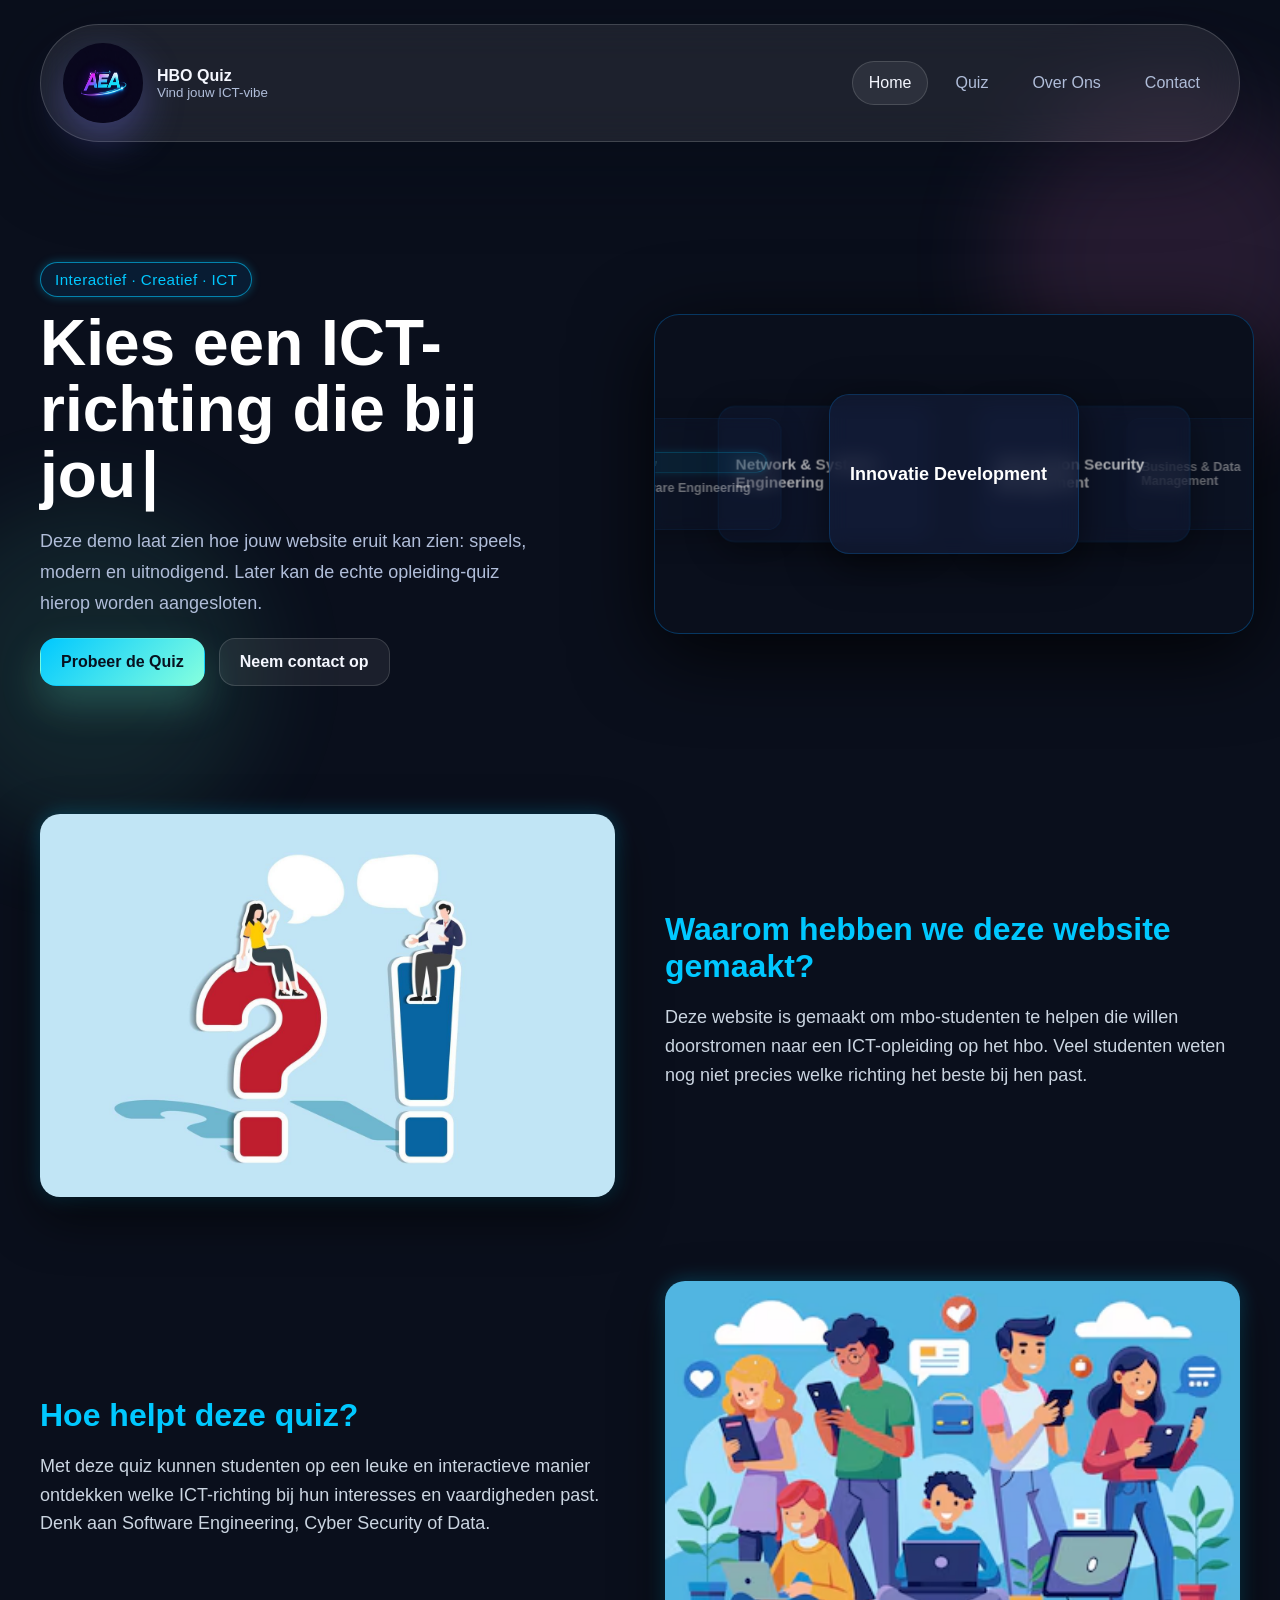
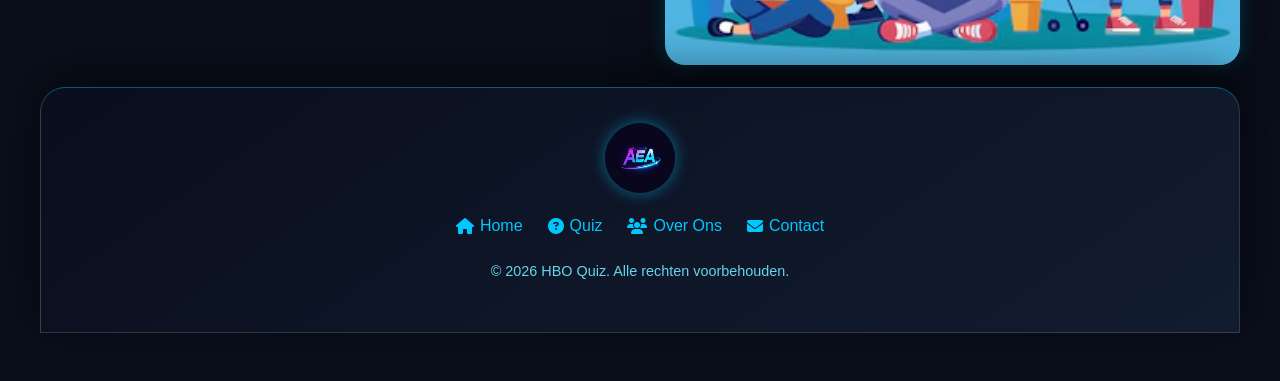
==== commit bc50ee7d: "footer en over ons pagina toegevoegt" ====
--- a/index.html
+++ b/index.html
@@ -11,6 +11,8 @@
   <link rel="preconnect" href="https://fonts.gstatic.com" crossorigin />
   <link href="https://fonts.googleapis.com/css2?family=Inter:wght@400;500;600;700;800&display=swap" rel="stylesheet" />
   <link rel="stylesheet" href="style.css" />
+  <link rel="stylesheet" href="https://cdnjs.cloudflare.com/ajax/libs/font-awesome/6.5.0/css/all.min.css">
+
 </head>
 
 <body data-page="home">
@@ -36,6 +38,7 @@
       <nav class="site-nav">
         <a class="active" href="index.html">Home</a>
         <a href="quiz.html">Quiz</a>
+        <a href="about.html">Over Ons</a>
         <a href="contact.html">Contact</a>
       </nav>
     </header>
@@ -140,5 +143,30 @@
 
       <script src="script.js"></script>
 </body>
+<br>
+<footer class="site-footer glass-panel">
+  <div class="footer-content">
+    <!-- Logo bovenaan -->
+    <div class="footer-logo">
+      <a href="index.html" class="brand">
+        <img src="img/logo.png" class="brand-mark" alt="HBO Quiz Logo">
+      </a>
+    </div>
+
+    <!-- Navigatie in het midden -->
+    <nav class="footer-nav">
+      <a href="index.html"><i class="fas fa-home"></i> Home</a>
+      <a href="quiz.html"><i class="fas fa-question-circle"></i> Quiz</a>
+      <a href="about-us.html"><i class="fas fa-users"></i> Over Ons</a>
+      <a href="contact.html"><i class="fas fa-envelope"></i> Contact</a>
+    </nav>
+
+    <!-- Copyright onderaan -->
+    <p class="footer-copy">&copy; 2026 HBO Quiz. Alle rechten voorbehouden.</p>
+  </div>
+</footer>
+
+
+
 
 </html>
--- a/style.css
+++ b/style.css
@@ -1069,3 +1069,144 @@
   margin-top: 20px;
   color: #6feaff;
 }
+
+/* about as page */
+/* ABOUT HERO */
+.about-hero {
+  margin-top: 50px;
+  padding: 40px;
+  border-radius: 25px;
+  background: rgba(10, 15, 30, 0.9);
+  color: #cbd5e1;
+  text-align: center;
+  box-shadow: 0 20px 60px rgba(0,0,0,0.6);
+}
+
+.about-hero h1 {
+  color: #00c8ff;
+  font-size: 36px;
+  margin: 15px 0;
+}
+
+.about-hero p {
+  max-width: 600px;
+  margin: 0 auto;
+  line-height: 1.6;
+}
+
+/* TEAM GRID */
+.team {
+  display: grid;
+  grid-template-columns: repeat(auto-fit, minmax(250px, 1fr));
+  gap: 40px;
+  margin: 60px 20px;
+}
+
+/* TEAM CARD */
+.team-card {
+  text-align: center;
+  padding: 20px;
+  border-radius: 20px;
+  background: rgba(20, 30, 60, 0.6);
+  color: #cbd5e1;
+  box-shadow: 0 15px 50px rgba(0,0,0,0.5);
+  transition: transform 0.3s ease, box-shadow 0.3s ease;
+}
+
+.team-card:hover {
+  transform: translateY(-5px);
+  box-shadow: 0 20px 60px rgba(0, 200, 255, 0.5);
+}
+
+.team-card img {
+  width: 150px;
+  height: 150px;
+  border-radius: 50%;
+  object-fit: cover;
+  margin-bottom: 15px;
+  border: 2px solid #00c8ff;
+}
+
+.team-card h3 {
+  color: #00c8ff;
+  margin-bottom: 10px;
+}
+
+.team-card p {
+  color: #bde6ff;
+  font-size: 0.95rem;
+  line-height: 1.5;
+}
+
+
+/* footer */
+.site-footer {
+  padding: 35px 25px;
+  background: linear-gradient(145deg, rgba(10, 15, 30, 0.95), rgba(20, 30, 50, 0.9));
+  backdrop-filter: blur(10px);
+  border-top: 1px solid rgba(0, 200, 255, 0.4);
+  color: #cbd5e1;
+  border-radius: 25px 25px 0 0;
+  box-shadow: 0 -10px 50px rgba(0,0,0,0.6);
+  text-align: center;
+}
+
+.footer-content {
+  display: flex;
+  flex-direction: column; /* alles onder elkaar */
+  align-items: center;
+  gap: 20px; /* ruimte tussen logo, links en copyright */
+}
+
+.footer-logo img {
+  width: 70px;
+  height: 70px;
+  border-radius: 50%;
+  box-shadow: 0 0 15px rgba(0,200,255,0.5);
+  transition: transform 0.3s ease, box-shadow 0.3s ease;
+}
+
+.footer-logo img:hover {
+  transform: scale(1.1);
+  box-shadow: 0 0 25px rgba(0,200,255,0.8);
+}
+
+.footer-nav {
+  display: flex;
+  gap: 25px;
+  flex-wrap: wrap;
+  justify-content: center; /* altijd gecentreerd */
+}
+
+.footer-nav a {
+  color: #00c8ff;
+  text-decoration: none;
+  font-weight: 500;
+  display: flex;
+  align-items: center;
+  gap: 6px;
+  transition: 0.3s;
+}
+
+.footer-nav a:hover {
+  color: #6feaff;
+  text-shadow: 0 0 10px rgba(0,200,255,0.6);
+}
+
+.footer-copy {
+  font-size: 0.9rem;
+  color: #6feaff;
+  opacity: 0.9;
+  margin-top: 5px;
+}
+
+/* Responsive */
+@media (max-width: 768px) {
+  .footer-nav {
+    gap: 15px;
+  }
+  .footer-logo img {
+    width: 60px;
+    height: 60px;
+  }
+}
